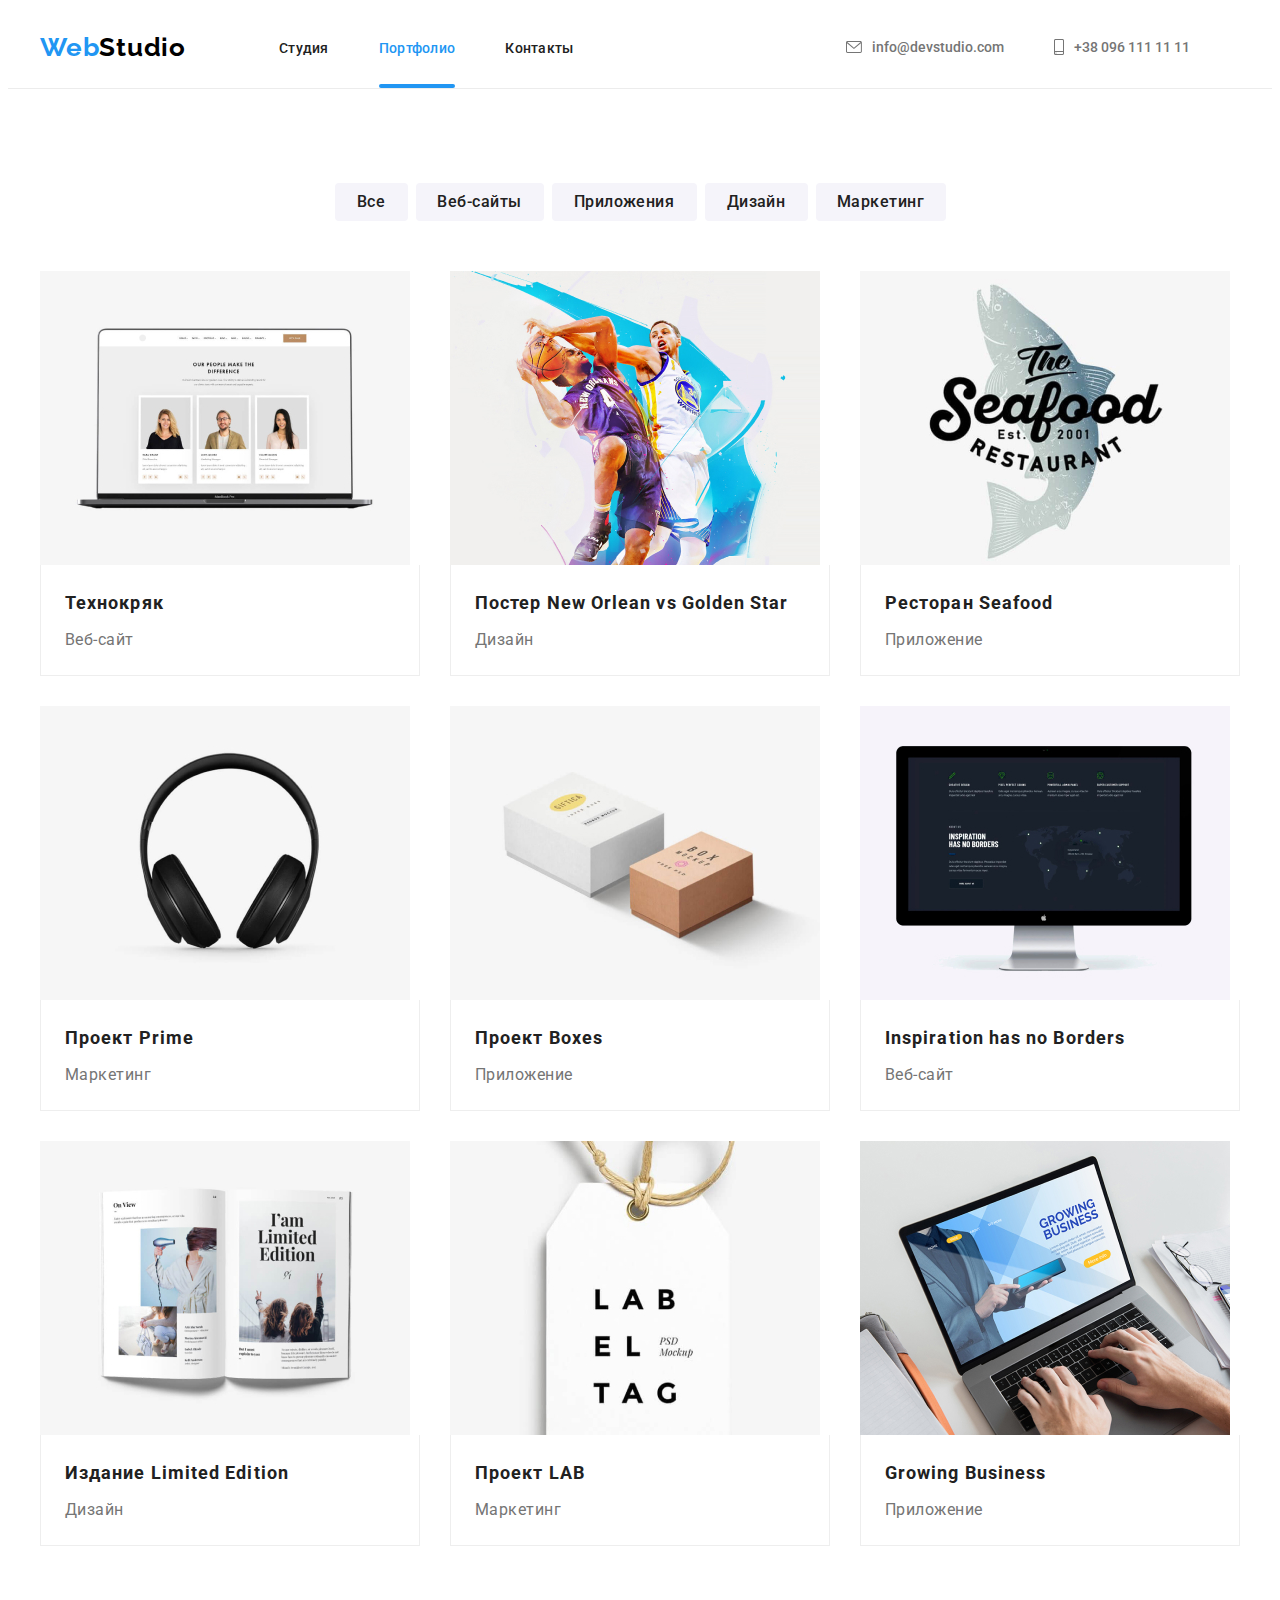
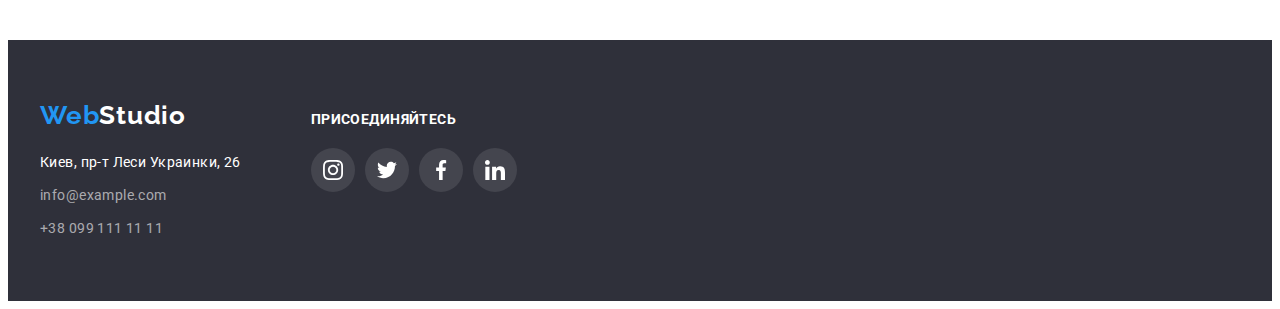
==== portfolio.html @ 96ec813d "create copy" ====
<!DOCTYPE html>
<html lang="ru">

<head>
    <meta charset="UTF-8">
    <meta http-equiv="X-UA-Compatible" content="IE=edge">
    <meta name="viewport" content="width=device-width, initial-scale=1.0">
    <title>Document</title>
    <link rel="preconnect" href="https://fonts.googleapis.com">
    <link rel="preconnect" href="https://fonts.gstatic.com" crossorigin>
    <link href="https://fonts.googleapis.com/css2?family=Raleway:wght@700&family=Roboto:wght@400;500;700;900&display=swap"
        rel="stylesheet">
    <link rel="stylesheet" href="https://cdnjs.cloudflare.com/ajax/libs/modern-normalize/1.1.0/modern-normalize.min.css"
        integrity="sha512-wpPYUAdjBVSE4KJnH1VR1HeZfpl1ub8YT/NKx4PuQ5NmX2tKuGu6U/JRp5y+Y8XG2tV+wKQpNHVUX03MfMFn9Q=="
        crossorigin="anonymous" referrerpolicy="no-referrer" />
    <link rel="stylesheet" href="./css/styles.css" />
</head>

<body class="body">
    <header class="header">
        <div class="container header-container">
            <nav class="navigation">
                <a class="link logo" href="" lang="en"> <span class="second-color-logo">Web</span>Studio </a>
                <ul class="list navigation-list">
                    <li class="nv-lst"> 
                        <a class="link nav-list" href="./index.html">Студия</a>
                    </li>
                    <li class="nv-lst">
                        <a class="link nav-list curent" href="./portfolio.html">Портфолио</a>
                        </li>
                    <li class="nv-lst">
                        <a class="link nav-list" href="">Контакты</a>
                        </li>
                </ul>
            </nav>
            <ul class="list header-container">
                <li class="mail">
                    <div class="nav-link-cont">
                        <a class="link nav-contact" href="mailto:info@devstudio.com">
                            <svg class="mail-tel-svg" width="16" height="12">
                                <use href="./images/sprite.svg#icon-envelope">
                                </use>
                            </svg>
                            info@devstudio.com
                        </a>
                    </div>
                </li>
                <li class="mail">
                    <div class="nav-link-cont">
            
                        <a class="link nav-contact" href="tel:+380961111111">
                            <svg class="mail-tel-svg" width="10" height="16">
                                <use href="./images/sprite.svg#icon-smartphone"></use>
                            </svg>
                            +38 096 111 11 11
                        </a>
                    </div>
                </li>
            </ul>
        </div>
    </header>

    <main>
        <section class="section">
            <div class="container">
            <ul class="list list-buttons">
                <li class="items-button">
                    <button class="button-port" type="button">Все</button>
                </li>
                <li class="items-button">
                    <button class="button-port second-but" type="button">Веб-сайты</button>
                </li>
                <li class="items-button">
                    <button class="button-port third-but" type="button">Приложения</button>
                </li>
                <li class="items-button">
                    <button class="button-port fourth-but" type="button">Дизайн</button>
                </li>
                <li class="items-button">
                    <button class="button-port fifth-but" type="button">Маркетинг</button>
                </li>
            </ul>
            
            <ul class="list img-portfolio">
                <li class="list-pictures">
                    <a class=" link portfolio-links-card" href="">
                        <div class="card-overlay">
                            <img src="./images/potfolio1.jpg" alt="фото команды технарей" width="370" height="294">
                            <p class="overlay-portfolio">Ресурс предлагает комплексные предложения с разным уровнем функционала и сервисов. Все это
                                позволит посетителю получить
                                исчерпывающие сведения о компании или частном лице.
                            </p>
                        </div>
                        <div class="description-pic">
                            <h2 class="second-header-port">Технокряк</h2>
                            <p class="desc-port">Веб-сайт</p>
                        </div>
                        
                    </a>
                    
                </li>
                <li class="list-pictures">
                    <a class=" link portfolio-links-card" href="">
                        <div class="card-overlay">
                            <img src="./images/potfolio2.jpg" alt="парни баскетболисты" width="370" height="294">
                            <p class="overlay-portfolio">Ресурс предлагает комплексные предложения с разным уровнем функционала и сервисов. Все
                                это
                                позволит посетителю получить
                                исчерпывающие сведения о компании или частном лице.
                            </p>
                        </div>
                        <div class="description-pic">
                            <h2 class="second-header-port">Постер <span lang="en">New Orlean vs Golden Star</span></h2>
                            <p class="desc-port">Дизайн</p>
                        </div>
                    </a>
                    
                </li>
                <li class="list-pictures">
                    <a class=" link portfolio-links-card" href="">
                        <div class="card-overlay">
                            <img src="./images/potfolio3.jpg" alt="логотип ресторана рыбы" width="370" height="294">
                            <p class="overlay-portfolio">Ресурс предлагает комплексные предложения с разным уровнем функционала и сервисов. Все
                                это
                                позволит посетителю получить
                                исчерпывающие сведения о компании или частном лице.
                            </p>
                        </div>
                        <div class="description-pic">
                            <h2 class="second-header-port">Ресторан <span lang="en">Seafood</span></h2>
                            <p class="desc-port">Приложение</p>
                        </div>
                    </a>
                </li>
                <li class="list-pictures">
                    <a class=" link portfolio-links-card" href="">
                        <div class="card-overlay">
                            <img src="./images/potfolio4.jpg" alt="наушники" width="370" height="294">
                            <p class="overlay-portfolio"> Ресурс предлагает комплексные предложения с разным уровнем функционала и сервисов. Все это позволит посетителю получить исчерпывающие сведения о компании или частном лице.
                            </p>
                        </div>
                        <div class="description-pic">
                            <h2 class="second-header-port">Проект <span lang="en">Prime</span></h2>
                            <p class="desc-port">Маркетинг</p>
                        </div>
                    </a>
                </li>
                <li class="list-pictures">
                    <a class=" link portfolio-links-card" href="">
                        <div class="card-overlay">
                            <img src="./images/potfolio5.jpg" alt="две коробки" width="370" height="294">
                            <p class="overlay-portfolio"> Ресурс предлагает комплексные предложения с разным уровнем функционала и сервисов. Все это позволит посетителю получить исчерпывающие сведения о компании или частном лице.
                            </p>
                        </div>
                        <div class="description-pic">
                            <h2 class="second-header-port">Проект <span lang="en">Boxes</span> </h2>
                            <p class="desc-port">Приложение</p>
                        </div>
                    </a>
                </li>
                <li class="list-pictures">
                    <a class=" link portfolio-links-card" href="">
                        <div class="card-overlay">
                            <img src="./images/potfolio6.jpg" alt="монитор" width="370" height="294">
                            <p class="overlay-portfolio"> 
                                Ресурс предлагает комплексные предложения с разным уровнем функционала и сервисов. Все это позволит посетителю получить исчерпывающие сведения о компании или частном лице.
                            </p>
                        </div>
                        <div class="description-pic">
                            <h2 class="second-header-port" lang="en">Inspiration has no Borders</h2>
                            <p class="desc-port">Веб-сайт</p>
                        </div>
                    </a>
                    
                </li>
                <li class="list-pictures">
                    <a class=" link portfolio-links-card" href="">
                        <div class="card-overlay">
                            <img src="./images/potfolio7.jpg" alt="развернутый журнал" width="370" height="294">
                            <p class="overlay-portfolio">Ресурс предлагает комплексные предложения с разным уровнем функционала и сервисов. Все это позволит посетителю получить исчерпывающие сведения о компании или частном лице.
                            </p>
                        </div>
                        <div class="description-pic">
                            <h2 class="second-header-port">Издание <span lang="en">Limited Edition</span></h2>
                            <p class="desc-port">Дизайн</p>
                        </div>
                    </a>
                    
                </li>
                <li class="list-pictures">
                    <a class=" link portfolio-links-card" href="">
                        <div class="card-overlay">
                            <img src="./images/potfolio8.jpg" alt="бирка" width="370" height="294">
                            <p class="overlay-portfolio"> Ресурс предлагает комплексные предложения с разным уровнем функционала и сервисов. Все это позволит посетителю получить исчерпывающие сведения о компании или частном лице.
                            </p>
                        </div>
                        <div class="description-pic">
                            <h2 class="second-header-port">Проект <span lang="en">LAB</span></h2>
                            <p class="desc-port">Маркетинг</p>
                        </div>
                    </a>
                    
                </li>
                <li class="list-pictures">
                    <a class=" link portfolio-links-card" href="">
                        <div class="card-overlay">
                            <img src="./images/potfolio9.jpg" alt="процесс работы за ноутбуком" width="370" height="294">
                            <p class="overlay-portfolio">Ресурс предлагает комплексные предложения с разным уровнем функционала и сервисов. Все это позволит посетителю получить исчерпывающие сведения о компании или частном лице.
                            </p>
                        </div>
                        <div class="description-pic">
                            <h2 class="second-header-port" lang="en">Growing Business</h2>
                            <p class="desc-port">Приложение</p>
                        </div>
                    </a>
                    
                </li>
            </ul>
            </div>
        </section>

    </main>
    <footer class="footer">
        <div class="container div-foot">
            <div class="div-address">
                <a class="link logo-foot" href="" lang="en"> <span class="second-color-logo">Web</span>Studio </a>
                <address class="foot-address">
                    <ul class="list">
                        <li class="list-foot">
                            <a class="link addressfoot" href="https://goo.gl/maps/2wUC2h2pFyBtwkor7" target="blank"
                                rel="noopener noreferrer">Киев, пр-т
                                Леси Украинки, 26</a>
                        </li>
                        <li class="list-foot">
                            <a class="link nav-contact-foot" href="mailto:info@example.com">info@example.com</a>
                        </li>
                        <li class="list-foot">
                            <a class="link nav-contact-foot" href="tel:+380991111111">+38 099 111 11 11</a>
                        </li>
                    </ul>
                </address>
            </div>
            <div class="foot-links">
                <h3 class="foot-header">присоединяйтесь</h3>
                <ul class="social list">
                    <li class="list-links">
                        <a class="social-links" href="">
                            <svg class="svg-links" width="20" height="20">
                                <use href="./images/sprite.svg#icon-instagram"></use>
                            </svg>
                        </a>
                    </li>
                    <li class="list-links">
                        <a class="social-links" href="">
                            <svg class="svg-links" width="20" height="20">
                                <use href="./images/sprite.svg#icon-twitter"></use>
                            </svg>
                        </a>
                    </li>
                    <li class="list-links">
                        <a class="social-links" href="">
                            <svg class="svg-links" width="20" height="20">
                                <use href="./images/sprite.svg#icon-facebook"></use>
                            </svg>
                        </a>
                    </li>
                    <li class="list-links">
                        <a class="social-links" href="">
                            <svg class="svg-links" width="20" height="20">
                                <use href="./images/sprite.svg#icon-linkedin"></use>
                            </svg>
                        </a>
                    </li>
                </ul>
            </div>
        </div>
    </footer>


</body>


</html>
---- css/styles.css ----
:root {
  --secondary-font-family: "Raleway", sans-serif;
  --accent-color: #2196f3;
  --color-logo:#000000;
  --main-color-text:#212121;
  --second-color-text:#757575;
  --third-color-text:#ffffff;
  --second-background-color:#2F303A;
  --third-background-color:#F5F4FA;
  --icon-colors:#AFB1B8;

}

.body {
  font-family: "Roboto", sans-serif;
  background-color: #ffffff;
}
h1,
h2,
h3,
h4,
h5,
h6,
p {
  margin-top: 0;
  margin-bottom: 0;
}

ul,
ol {
  margin-top: 0;
  margin-bottom: 0;
  padding-left: 0;
}

img {
  display: block;
}

address {
  font-style: normal;
}
/* Header styles */
.header{
  padding-top: 24px;
  padding-bottom: 25px;
  border-bottom: 1px solid #ECECEC;
}
.list {
  list-style: none;
}
.link {
  text-decoration: none;
}
.container{
  width: 1200px;
  padding-left: 15px;
  padding-right: 15px;
  margin-left: auto;
  margin-right: auto;
}
.header-container{
  display: flex;
  align-items: center;
  justify-content: space-between;
}
.navigation{
  display: flex;
  align-items: center;
}
.navigation-list{
  display: flex;
  align-items: center;
}
.logo{
  font-family: var(--secondary-font-family);
  font-weight: 700;
  font-size: 26px;
  line-height: 1.19;
  letter-spacing: 0.03em;
  color: var(--color-logo);
  margin-right: 93px;
}
.nv-lst:not(:last-child){
  margin-right: 50px;
}
.mail{
 margin-right: 50px;
}
.nav-link-cont{
  display: flex;
  align-items: center;
}
.mail-tel-svg{
  
  margin-right: 10px;
  fill:var(--second-color-text);
  transition: fill 250ms cubic-bezier(0.4, 0, 0.2, 1);
}

.second-color-logo{
  color: var(--accent-color);
}
.active-page{
  color: var(--accent-color);
}

.nav-list{
  position: relative;
  font-weight: 500;
  font-size: 14px;
  line-height: 1.14;
  letter-spacing: 0.02em;
  color: var(--main-color-text);
  transition: color 250ms cubic-bezier(0.4, 0, 0.2, 1);
}
.nav-list:hover,
.nav-list:focus{
  color: var(--accent-color);
}
.curent::after{
  position: absolute;
  content: "";
  left: 0;
  bottom:-32px;
  display: block;
  width: 100%;
  height: 4px;
  border-radius:2px;
  background-color: var(--accent-color);
}

.nav-list.curent{
  color: var(--accent-color);
}
.nav-contact{
  display: flex;
  align-items: center;
  font-weight: 500;
  font-size: 14px;
  line-height: 1.14
  letter-spacing: 0.02em;
  color: var(--second-color-text);
  transition: color 250ms cubic-bezier(0.4, 0, 0.2, 1);
}
.nav-contact:hover,
.nav-contact:focus{
  color: var(--accent-color);
}
.nav-contact:hover .mail-tel-svg,
.nav-contact:focus .mail-tel-svg{
  fill: var(--accent-color);
}
/* Hero section */
.hero-section{
  background-image: linear-gradient(
    rgba(47, 48, 58, 0.4),
    rgba(47, 48, 58, 0.4)),
    url(../images/hero.jpg);
  background-size: cover;
  max-width: 1600px;
  background-color: #C4C4C4;
  text-align: center;
  padding-top: 200px;
  padding-bottom: 200px;
  margin-left: auto;
  margin-right: auto;
}
.main-header{
  font-weight: 900;
  font-size: 44px;
  line-height: 1.36;
  letter-spacing: 0.06em;
  text-transform: uppercase;
  color: var(--third-color-text);
  margin-bottom: 30px;
}
.main-button{
  display: inline-block;
  min-width: 200px;
  padding: 10px 28px;
  font-weight: 700;
  font-size: 16px;
  line-height: 1.88;
  letter-spacing: 0.06em;
  cursor: pointer;
  color:var(--third-color-text);
  background-color: var(--accent-color);
  box-shadow: 0px 4px 4px rgba(0, 0, 0, 0.15);
  border-radius: 4px; 
  border: none;
  transitionn: background-color 250ms cubic-bezier(0.4, 0, 0.2, 1);
}
.main-button:hover,
.main-button:focus{
  background-color:#188CE8;
}

/* first section */
.section{
  padding-top: 94px;
  padding-bottom: 94px;
}
.visually-hidden {
  position: absolute;
  width: 1px;
  height: 1px;
  margin: -1px;
  border: 0;
  padding: 0;
  white-space: nowrap;
  clip-path: inset(100%);
  clip: rect(0 0 0 0);
  overflow: hidden;
}
.first-section{
  display: flex;
  margin-top: -30px;
  margin-left: -30px;
}
.list-first-section{
  margin-top: 30px;
  margin-left: 30px;
  flex-basis: calc((100% - 120px) / 4);
}
.icon-firs-section{
  display: flex;
  justify-content: center;
  align-items: center;
  height: 120px ;
  /* padding-top: 25px;
  padding-bottom: 25px;  иправил замечания ментора - убрать падинги- задать висоту - и отцентрировать флексами*/
  margin-bottom: 30px;
  border-radius: 4px;
  background-color: var(--third-background-color);
}
.our-icons{
  width: 70px;
  height: 70px;
}

/* .list-first-section:not(:last-child){
  margin-right: 30px;
} */

.trird-title{
  font-weight: 700;
  font-size: 14px;
  line-height: 1.14;
  letter-spacing: 0.03em;
  text-transform: uppercase;
  color: var(--main-color-text);
  margin-bottom: 10px;
}

.desc-advantage{
  font-size: 14px;
  line-height: 1.71;
  letter-spacing: 0.03em;
  color: var(--second-color-text)
}
/* second section */
.second.section{
  padding-top: 0px;
}
.second-header{
  font-weight: 700;
  font-size: 36px;
  line-height: 1.17;
  text-align: center;
  letter-spacing: 0.03em;
  color: var(--main-color-text);
  margin-bottom: 50px;
}
.ul-second-section{
  display: flex;
  justify-content: space-between;
}
.list-second-section{
  flex-basis: calc((100% - 90px) / 3);
  position: relative;
}
.text-overlay {
  position: absolute;
  bottom: 0;
  height: 70px;
  width: 100%;
  padding-top: 27px;
  padding-bottom: 27px;
  font-weight: 700;
  font-size: 14px;
  line-height: 1.14;
  letter-spacing: 0.03em;
  text-align: center;
  text-transform: uppercase;
  color: var(--third-color-text);
  background-color: rgba(47, 48, 58, 0.8);

}
/* section - OUR team */
.our-team{
  background-color: var(--third-background-color);
}
.team-list{
  display: flex;
  flex-wrap: wrap;
  margin-left: -30px;
  margin-top: -30px;
}

.team{
  font-weight: 500;
  font-size: 16px;
  line-height: 1.19;
  text-align: center;
  letter-spacing: 0.03em;
  color: var(--main-color-text);
  margin-bottom: 10px;
}

.team-profesion{
  font-weight: 400;
  font-size: 16px;
  line-height: 1.19;
  text-align: center;
  letter-spacing: 0.03em;
  color:var(--second-color-text);
  margin-bottom: 16px;
}
.card-member{
  background-color:#ffffff;
  flex-basis: calc((100% - 120px) / 4);
  margin-left: 30px;
  margin-top: 30px;
  box-shadow: 0px 1px 3px rgba(0, 0, 0, 0.12), 0px 1px 1px rgba(0, 0, 0, 0.14), 0px 2px 1px rgba(0, 0, 0, 0.2);
  border-radius: 0px 0px 4px 4px;
  
}
.members-of-team{
  padding: 30px 32px 30px 32px;

}
.social{
  display: flex;
  justify-content: space-between;
}
.svg-links{
  fill: var(--icon-colors);
  transition: fill 250ms cubic-bezier(0.4, 0, 0.2, 1);
}
.social-links{
  display: flex;
  align-items: center;
  justify-content: center;
  width: 44px;
  height: 44px;                 
  border-radius: 50%;
  transition: background-color 250ms cubic-bezier(0.4, 0, 0.2, 1);
  }

  .social-links:hover .svg-links,
  .social-links:focus .svg-links{
    fill: var(--third-color-text);
  }
  .social-links:hover,
  .social-links:focus{
    background-color: var(--accent-color);
  }
/* our clients */
.clients-link{
  display: flex;
  align-items: center;
  justify-content: center;
  width: 170px;
  height: 92px;    
  border: 1px solid;             
  border-radius: 4px;
  color: var(--icon-colors);
  transition: border-color 250ms cubic-bezier(0.4, 0, 0.2, 1);
}
.icon-clients{
  fill: var(--icon-colors);
  transition: fill 250ms cubic-bezier(0.4, 0, 0.2, 1);
}
.clients-link:hover .icon-clients,
.clients-link:focus .icon-clients{
  fill: var(--accent-color);
  }
.clients-link:focus,
.clients-link:hover{
  border-color: var(--accent-color);
} 
.list-clients{
  display: flex;
  flex-wrap: wrap;
  margin-left: -30px;
  margin-top: -30px;
} 
.clients{
  flex-basis: calc((100% - 1020px) / 6);
  margin-left: 30px;
  margin-top: 30px;
}
/* .list-clients .clients:not(:last-child){
  margin-right: 30px;
} */


/* footer styles */
.footer{
  background-color: var(--second-background-color);
  padding-top: 60px;
  padding-bottom: 60px;
}

.nav-contact-foot{
  font-style: normal;
  font-weight: 400;
  font-size: 14px;
  line-height: 1.71;
  letter-spacing: 0.03em;
  color: rgba(255, 255, 255, 0.6);
  transition: color 250ms cubic-bezier(0.4, 0, 0.2, 1);

}
.addressfoot{
  font-family: 400;
  font-size: 14px;
  line-height: 1.71;
  letter-spacing: 0.03em;
  color: var(--third-color-text);
  transition: color 250ms cubic-bezier(0.4, 0, 0.2, 1);
  
}
.addressfoot:hover,
.addressfoot:focus,
.nav-contact-foot:hover,
.nav-contact-foot:focus{
  color: var(--accent-color);
}
.list-foot{
  display: block;
}

.list .list-foot:not(:last-child){
  margin-bottom: 9px;
}

.logo-foot{
  font-family: var(--secondary-font-family);
  font-weight: 700;
  font-size: 26px;
  line-height: 1.19;
  letter-spacing: 0.03em;
  color: var(--third-color-text);
  display: block;
  margin-bottom: 20px;
}
.foot-header{
  margin-bottom: 20px;
  font-weight: 700;
  font-size: 14px;
  line-height: 1.14;
  letter-spacing: 0.03em;
  text-transform: uppercase;
  color: var(--third-color-text);
}
.foot-links{
  padding-top: 12px;
}
.foot-links .svg-links{
  fill:var(--third-color-text)
}
.foot-links .social-links{
  background-color: rgba(255, 255, 255, 10%);
  transition: background-color 250ms cubic-bezier(0.4, 0, 0.2, 1);
}
.foot-links .list-links:not(:last-child){
  margin-right: 10px;
}
.foot-links .social-links:hover,
.foot-links .social-links:focus{
  background-color: var(--accent-color);
}
.div-foot{
  display: flex;
}
.div-address{
  margin-right: 70px;
}
/* modal window */

.backdrop {
  position: fixed;
  top: 0;
  left: 0;
  width: 100vw;
  height: 100vh;
  background-color: rgba(0, 0, 0, 0.2);
  transition: transform 250ms cubic-bezier(0.4, 0, 0.2, 1), opacity 250ms cubic-bezier(0.4, 0, 0.2, 1), visibility 250ms cubic-bezier(0.4, 0, 0.2, 1);


}
.modalwindow {
  position: absolute;
  top: 50%;
  left: 50%;
  transform: translate(-50%, -50%) scale(1);
  width: 528px;
  height: 581px;
  background-color: var(--third-color-text);
  
}
.modal-close-btn {
  position: absolute;
  display: flex;
  justify-content: center;
  align-items: center;
  top: 8px;
  right: 8px;
  width: 30px;
  height: 30px;
  border-radius: 50%;
  border: 1px solid rgba(0, 0, 0, 0.1);
  background-color:transparent;
  padding: 0;
  cursor: pointer;
}
.backdrop.is-hidden {
  opacity: 0;
  visibility: hidden;
  pointer-events: none;
  transform: scale(0.9);
}



/* Styles Porfolio */
/* styles list of bottons */
.list-buttons{
  display: flex;
  justify-content: center;
  margin-bottom: 50px;
}
.list-buttons .items-button + .items-button{
  margin-left: 8px;
}
.button-port{
  font-family: inherit;
  font-weight: 500;
  font-size: 16px;
  line-height: 1.63;
  text-align: center;
  letter-spacing: 0.03em;
  min-width: 73px;
  border: none;
  border-radius: 4px;
  cursor: pointer;
  color: var(--main-color-text);
  background-color: var(--third-background-color);
  padding: 6px 20px;
  transition: box-shadow 250ms cubic-bezier(0.4, 0, 0.2, 1), color 250ms cubic-bezier(0.4, 0, 0.2, 1), background-color 250ms cubic-bezier(0.4, 0, 0.2, 1);
}
.button-port:hover,
.button-port:focus{
  box-shadow: 0px 2px 2px rgba(0, 0, 0, 0.12), 
  0px 1px 2px rgba(0, 0, 0, 0.08), 
  0px 3px 1px rgba(0, 0, 0, 0.1);
  color: var(--third-color-text);
  background-color: var(--accent-color);
} 
.second-but{
min-width: 128px;
}
.third-but{
min-width: 145px;
}
.fourth-but{
min-width: 103px;
}
.fifth-but{
min-width: 130px;
}
/* styles list of pictures */
.img-portfolio{
  display: flex;
  flex-wrap: wrap;
  margin-top: -30px;
  margin-left: -30px;
}
.list-pictures{
  margin-top: 30px;
  margin-left: 30px;
  flex-basis: calc((100% - 90px) / 3);
}
.portfolio-links-card{
  display: block;
  transition: box-shadow 250ms cubic-bezier(0.4, 0, 0.2, 1);
}
.portfolio-links-card:hover,
.portfolio-links-card:focus{
  box-shadow: 1px 4px 6px rgba(0, 0, 0, 0.16),
  0 4px 4px rgba(0, 0, 0, 0.06),
  0 1px 1px rgba(0, 0, 0, 0.12);
}
.description-pic{
  border: 1px solid #EEEEEE;
  border-top: none;
  padding: 20px 24px;

}
.second-header-port{
  font-weight: 700;
  font-size: 18px;
  line-height: 2;
  letter-spacing: 0.06em;
  color: var(--main-color-text);
  margin-bottom: 4px;
}
.desc-port{
  font-weight: 400;
  font-size: 16px;
  line-height: 1.88;
  letter-spacing: 0.03em;
  color: var(--second-color-text);
}
.card-overlay {
  position: relative;
  overflow: hidden;
}
.overlay-portfolio {
  position: absolute;
  top: 0;
  left: 0;
  height: 100%;
  width: 100%;
  padding: 63px 24px;
  font-size: 18px;
  line-height: 1.55;
  letter-spacing: 0.03em;
  color: var(--third-color-text);
  background-color: rgba(33, 150, 243, 0.9);
  overflow: auto;
  opacity: 0;
  transform: translateY(100%);
  transition: transform 250ms cubic-bezier(0.4, 0, 0.2, 1),opacity 250ms cubic-bezier(0.4, 0, 0.2, 1) ;
}
.portfolio-links-card:hover .overlay-portfolio,
.portfolio-links-card:focus .overlay-portfolio {
  transform: translateY(0%);
  opacity: 1;
}

/* Пробы */
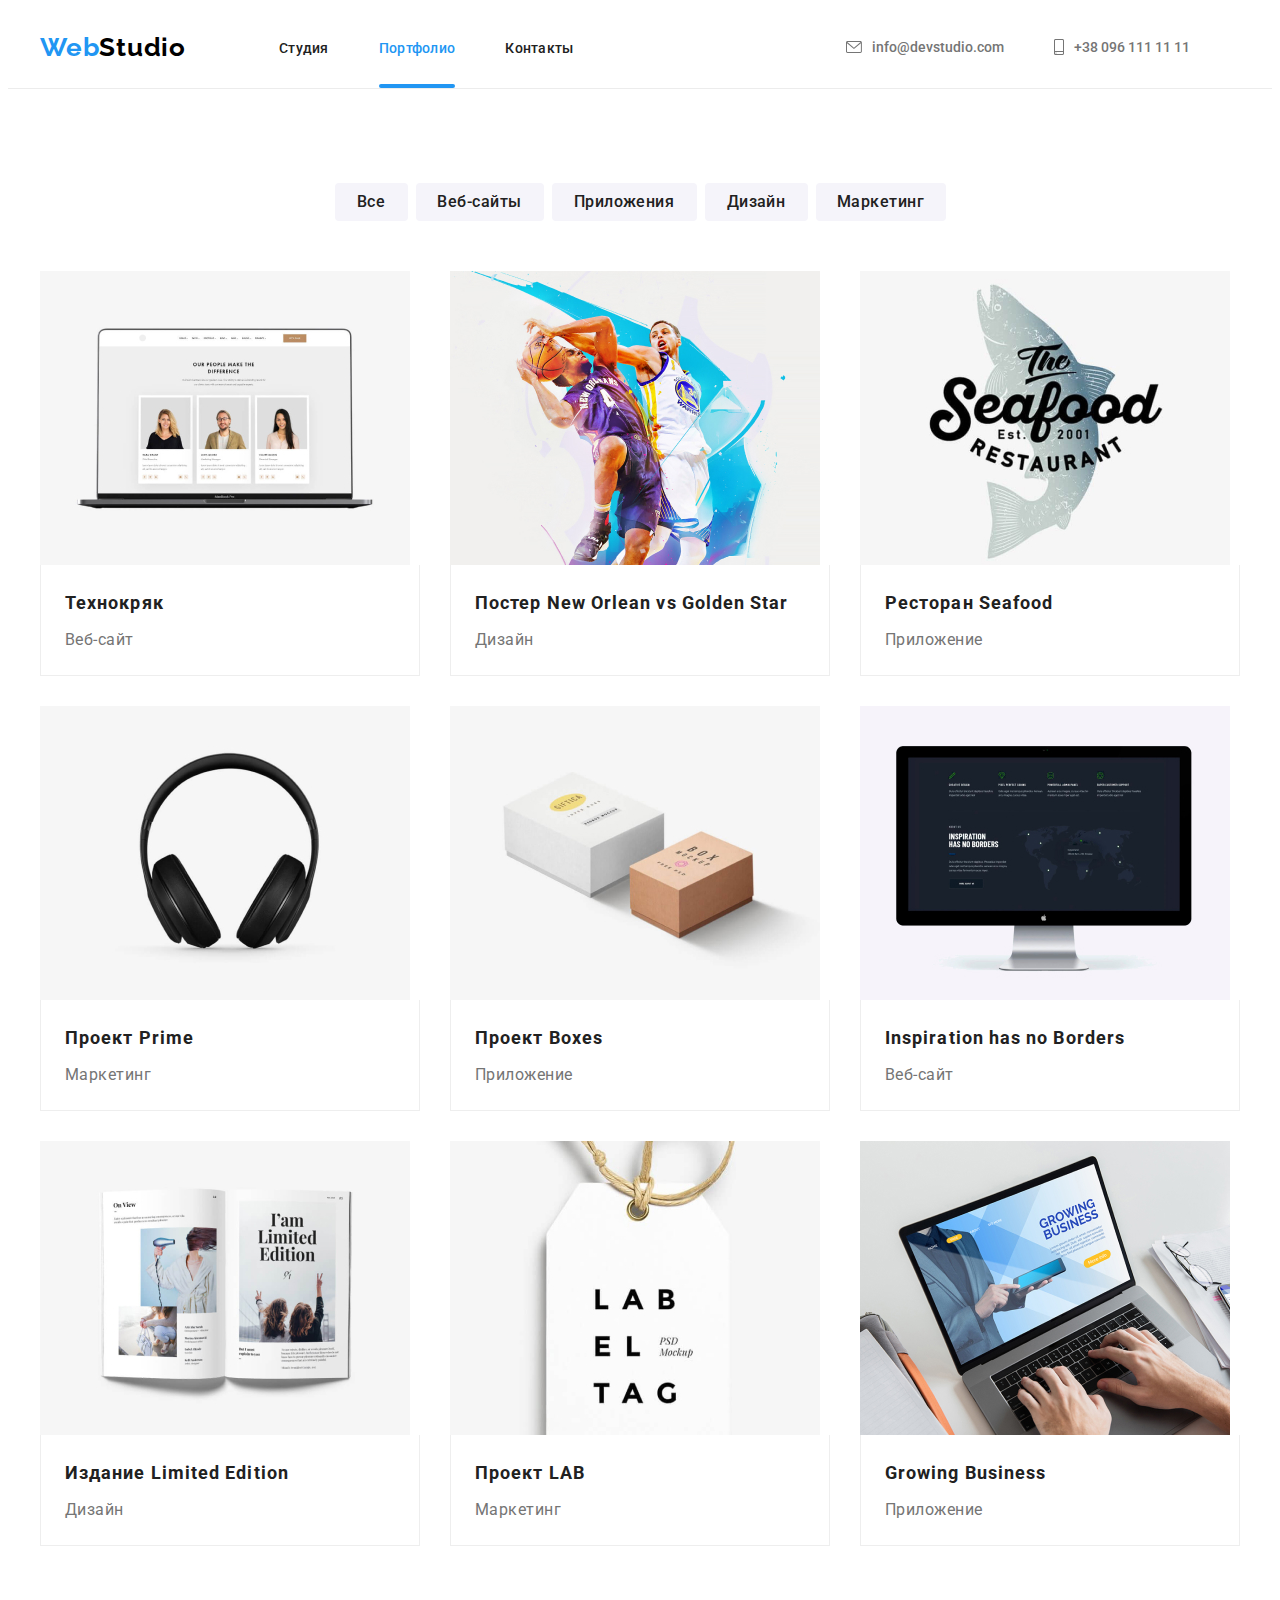
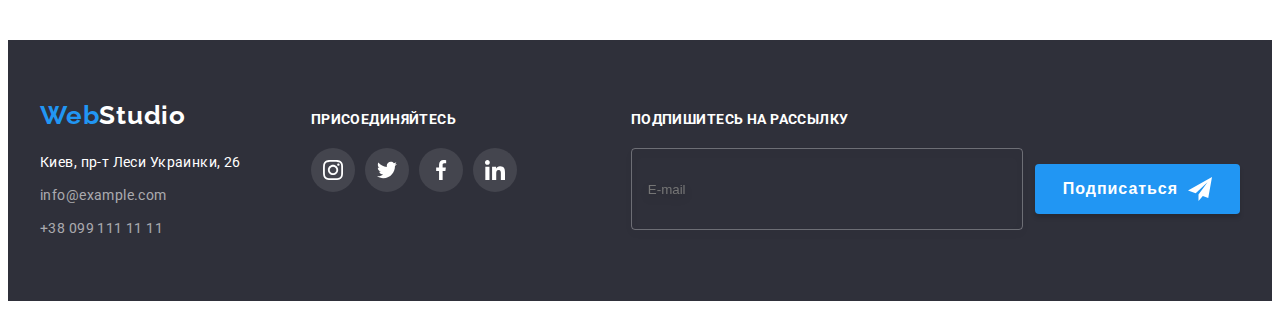
==== commit 07100b8a: "add form in footer" ====
--- a/portfolio.html
+++ b/portfolio.html
@@ -273,6 +273,18 @@
                     </li>
                 </ul>
             </div>
+            <form class="signform" name="sign-form" autocomplete="on">
+                <label class="signtext" for="email">Подпишитесь на рассылку
+                </label>
+                <div class="sign-block-email">
+                    <input class="input-sign" type="email" name="email" id="email" placeholder="E-mail" />
+                    <button class="sign-btn" type="submit">Подписаться
+                        <svg class="svg-sign" width="24" height="24">
+                            <use href="./images/sprite.svg#icon-iconsend"></use>
+                        </svg>
+                    </button>
+                </div>
+            </form>
         </div>
     </footer>
 
--- a/css/styles.css
+++ b/css/styles.css
@@ -488,6 +488,54 @@
 .div-address{
   margin-right: 70px;
 }
+/* Форма подписки */
+.signform{
+  margin-left: auto;
+  padding-top: 12px;
+}
+.signtext{
+  display: block;
+  margin-bottom: 20px;
+  font-weight: 700;
+  font-size: 14px;
+  line-height: 1.14;
+  letter-spacing: 0.03em;
+  text-transform: uppercase;
+  color: var(--third-color-text);
+}
+.input-sign{
+  width: 358px;
+  height: 50px;
+  padding: 15px 16px;
+  border: 1px solid rgba(255, 255, 255, 0.3);
+  filter: drop-shadow(0px 4px 4px rgba(0, 0, 0, 0.15));
+  border-radius: 4px;
+  background-color: transparent;
+}
+.sign-btn{
+  display: flex;
+  align-items: center;
+  min-width: 200px;
+  padding: 10px 28px;
+  margin-left: 12px;
+  font-weight: 700;
+  font-size: 16px;
+  line-height: 1.88;
+  letter-spacing: 0.06em;
+  color: var(--third-color-text);
+  cursor: pointer;
+  background-color: var(--accent-color);
+  box-shadow: 0px 4px 4px rgba(0, 0, 0, 0.15);
+  border-radius: 4px;
+  border: none;
+}
+.sign-block-email{
+  display: flex;
+  align-items: center;
+}
+.svg-sign{
+  margin-left: 10px;
+}
 /* modal window */
 
 .backdrop {
